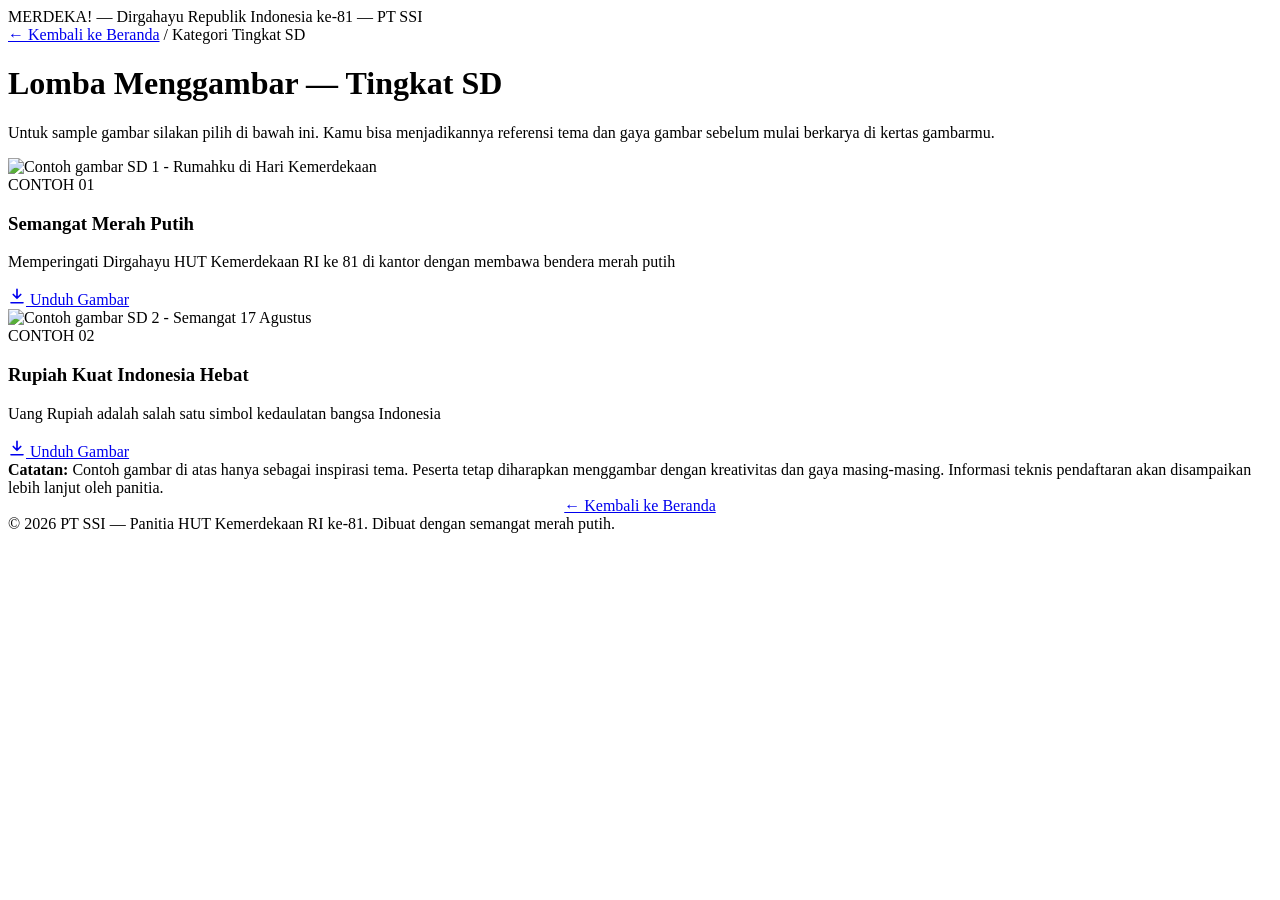
==== sd.html @ 4a143f43 "Add files via upload" ====
<!DOCTYPE html>
<html lang="id">
<head>
<meta charset="UTF-8">
<meta name="viewport" content="width=device-width, initial-scale=1.0">
<title>Kategori SD &mdash; Lomba Menggambar HUT RI ke-81 | PT SSI</title>
<link rel="stylesheet" href="assets/style.css">
</head>
<body>

  <div class="top-ribbon">MERDEKA! &mdash; <span>Dirgahayu Republik Indonesia ke-81</span> &mdash; PT SSI</div>

  <header class="page-header">
    <div class="breadcrumb"><a href="index.html">&larr; Kembali ke Beranda</a> / Kategori Tingkat SD</div>
    <h1>Lomba Menggambar &mdash; Tingkat SD</h1>
    <p>Untuk sample gambar silakan pilih di bawah ini. Kamu bisa menjadikannya
      referensi tema dan gaya gambar sebelum mulai berkarya di kertas gambarmu.</p>
  </header>

  <section class="samples-section">
    <div class="samples-grid">

      <article class="sample-card">
        <div class="thumb">
          <img src="assets/sample-sd-1.png" alt="Contoh gambar SD 1 - Rumahku di Hari Kemerdekaan">
        </div>
        <div class="body">
          <span class="num">CONTOH 01</span>
          <h3>Semangat Merah Putih</h3>
          <p>Memperingati Dirgahayu HUT Kemerdekaan RI ke 81 di kantor dengan membawa bendera merah putih </p>
          <a class="download-btn" href="assets/sample-sd-1.jpeg" download="Contoh-Gambar-SD-1.jpeg">
            <svg width="18" height="18" viewBox="0 0 24 24" fill="none"><path d="M12 3v12m0 0l-5-5m5 5l5-5M4 21h16" stroke="currentColor" stroke-width="2.2" stroke-linecap="round" stroke-linejoin="round"/></svg>
            Unduh Gambar
          </a>
        </div>
      </article>

      <article class="sample-card">
        <div class="thumb">
          <img src="assets/sample-sd-2.png" alt="Contoh gambar SD 2 - Semangat 17 Agustus">
        </div>
        <div class="body">
          <span class="num">CONTOH 02</span>
          <h3>Rupiah Kuat Indonesia Hebat  </h3>
          <p>Uang Rupiah adalah salah satu simbol kedaulatan bangsa Indonesia </p>
          <a class="download-btn" href="assets/sample-sd-2.png" download="Contoh-Gambar-SD-2.png">
            <svg width="18" height="18" viewBox="0 0 24 24" fill="none"><path d="M12 3v12m0 0l-5-5m5 5l5-5M4 21h16" stroke="currentColor" stroke-width="2.2" stroke-linecap="round" stroke-linejoin="round"/></svg>
            Unduh Gambar
          </a>
        </div>
      </article>

    </div>
  </section>

  <div class="note-box">
    <div class="inner">
      <strong>Catatan:</strong> Contoh gambar di atas hanya sebagai inspirasi tema.
      Peserta tetap diharapkan menggambar dengan kreativitas dan gaya masing-masing.
      Informasi teknis pendaftaran akan disampaikan lebih lanjut oleh panitia.
    </div>
  </div>

  <div style="text-align:center;">
    <a href="index.html" class="back-link">&larr; Kembali ke Beranda</a>
  </div>

  <footer>
    &copy; 2026 PT SSI &mdash; Panitia HUT Kemerdekaan RI ke-81. Dibuat dengan semangat merah putih.
  </footer>

</body>
</html>
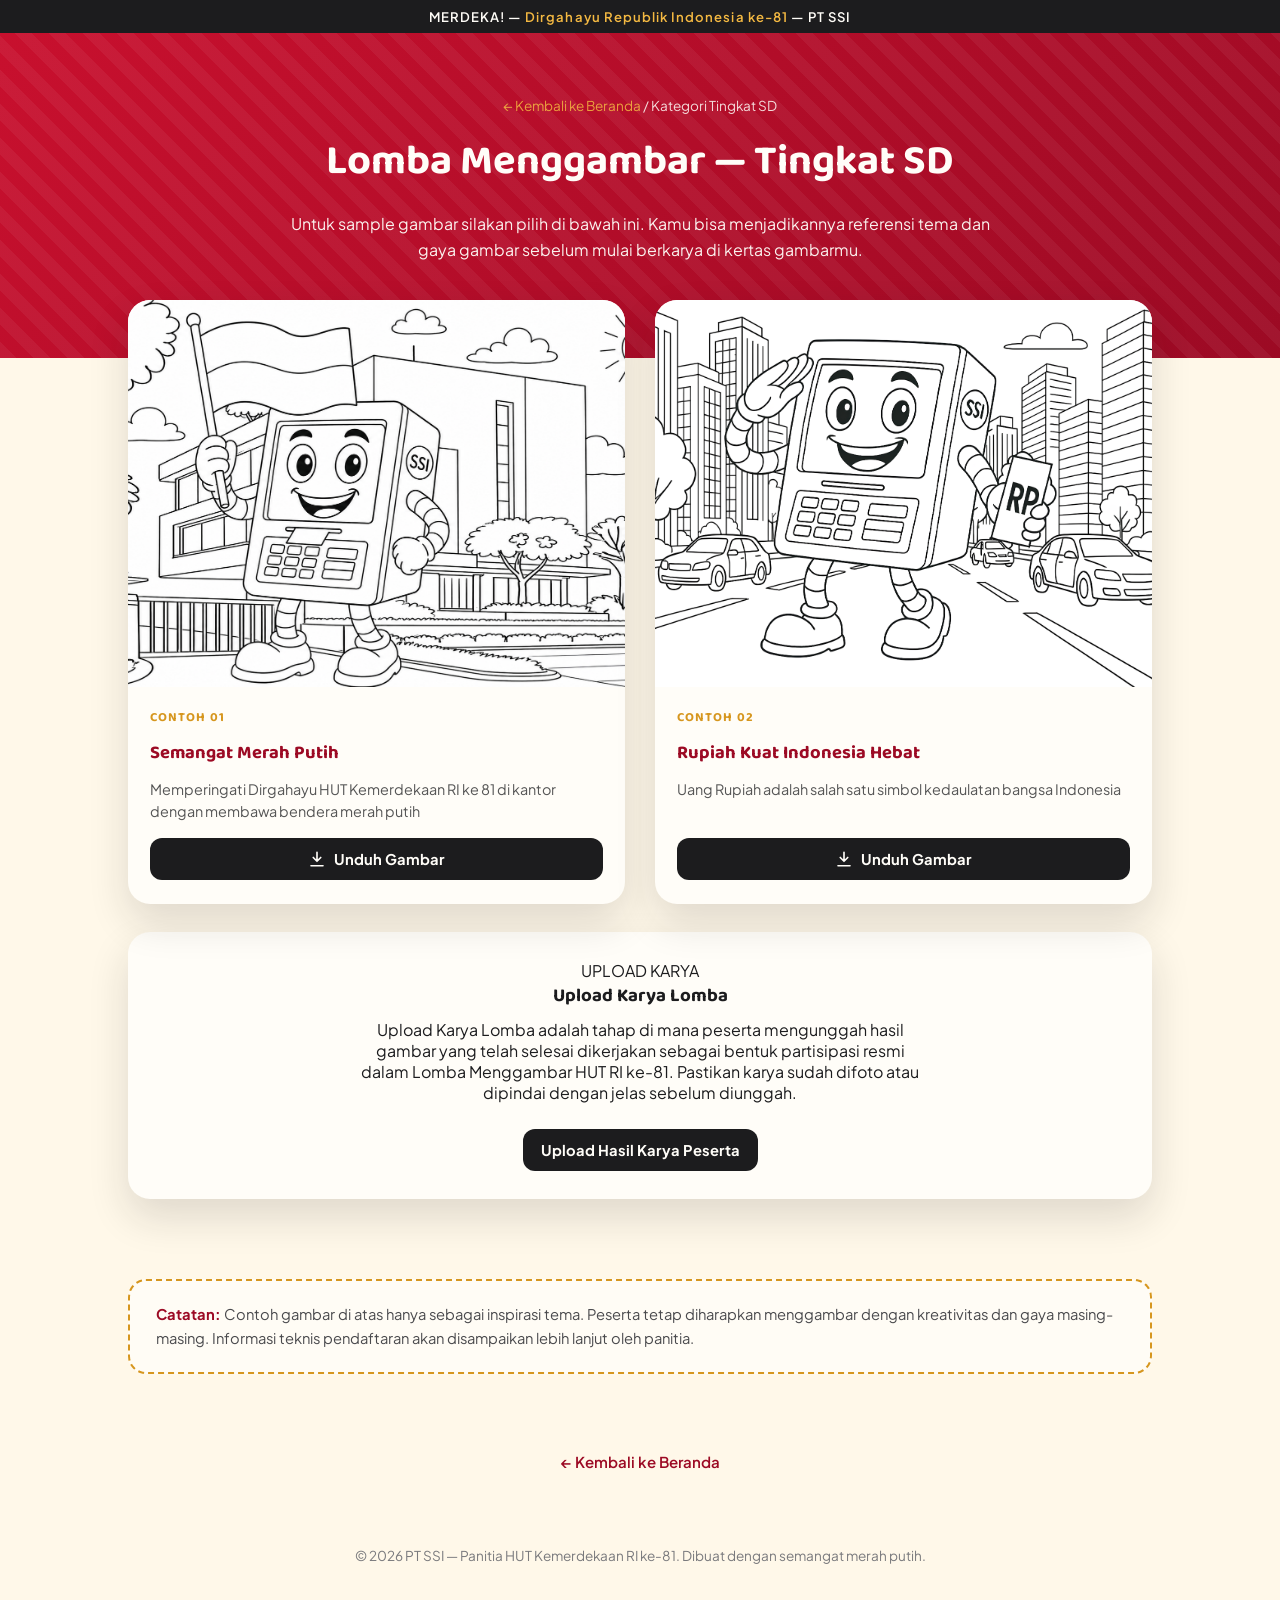
==== commit 9de8db51: "Update sd.html" ====
--- a/sd.html
+++ b/sd.html
@@ -7,19 +7,15 @@
 <link rel="stylesheet" href="assets/style.css">
 </head>
 <body>
-
   <div class="top-ribbon">MERDEKA! &mdash; <span>Dirgahayu Republik Indonesia ke-81</span> &mdash; PT SSI</div>
-
   <header class="page-header">
     <div class="breadcrumb"><a href="index.html">&larr; Kembali ke Beranda</a> / Kategori Tingkat SD</div>
     <h1>Lomba Menggambar &mdash; Tingkat SD</h1>
     <p>Untuk sample gambar silakan pilih di bawah ini. Kamu bisa menjadikannya
       referensi tema dan gaya gambar sebelum mulai berkarya di kertas gambarmu.</p>
   </header>
-
   <section class="samples-section">
     <div class="samples-grid">
-
       <article class="sample-card">
         <div class="thumb">
           <img src="assets/sample-sd-1.png" alt="Contoh gambar SD 1 - Rumahku di Hari Kemerdekaan">
@@ -34,7 +30,6 @@
           </a>
         </div>
       </article>
-
       <article class="sample-card">
         <div class="thumb">
           <img src="assets/sample-sd-2.png" alt="Contoh gambar SD 2 - Semangat 17 Agustus">
@@ -49,10 +44,24 @@
           </a>
         </div>
       </article>
+    </div>
 
+    <div class="sample-card upload-card" style="margin-top:28px; padding:28px; text-align:center;">
+      <span class="num">UPLOAD KARYA</span>
+      <h3>Upload Karya Lomba</h3>
+      <p style="max-width:560px; margin:8px auto 20px;">
+        Upload Karya Lomba adalah tahap di mana peserta mengunggah hasil gambar
+        yang telah selesai dikerjakan sebagai bentuk partisipasi resmi dalam
+        Lomba Menggambar HUT RI ke-81. Pastikan karya sudah difoto atau dipindai
+        dengan jelas sebelum diunggah.
+      </p>
+      <div style="display:flex; justify-content:center;">
+        <a class="download-btn" href="#" style="cursor:pointer;">
+          Upload Hasil Karya Peserta
+        </a>
+      </div>
     </div>
   </section>
-
   <div class="note-box">
     <div class="inner">
       <strong>Catatan:</strong> Contoh gambar di atas hanya sebagai inspirasi tema.
@@ -60,14 +69,11 @@
       Informasi teknis pendaftaran akan disampaikan lebih lanjut oleh panitia.
     </div>
   </div>
-
   <div style="text-align:center;">
     <a href="index.html" class="back-link">&larr; Kembali ke Beranda</a>
   </div>
-
   <footer>
     &copy; 2026 PT SSI &mdash; Panitia HUT Kemerdekaan RI ke-81. Dibuat dengan semangat merah putih.
   </footer>
-
 </body>
 </html>
--- a/assets/style.css
+++ b/assets/style.css
@@ -0,0 +1,348 @@
+@import url('https://fonts.googleapis.com/css2?family=Baloo+2:wght@500;600;700;800&family=Plus+Jakarta+Sans:wght@400;500;600;700;800&display=swap');
+
+:root{
+  --red:#C8102E;
+  --red-dark:#9C0A24;
+  --white:#FFFDF8;
+  --cream:#FFF8E9;
+  --gold:#F4B942;
+  --gold-dark:#D6961E;
+  --navy:#1C1C1E;
+  --green:#3A7D44;
+  --paper:#FFFCF5;
+  --shadow: 0 18px 40px rgba(28,28,30,0.14);
+  --radius: 22px;
+}
+
+*{box-sizing:border-box;}
+html{scroll-behavior:smooth;}
+body{
+  margin:0;
+  background:var(--cream);
+  color:var(--navy);
+  font-family:'Plus Jakarta Sans', sans-serif;
+  -webkit-font-smoothing:antialiased;
+}
+
+h1,h2,h3,.display{
+  font-family:'Baloo 2', sans-serif;
+  font-weight:700;
+  margin:0;
+}
+
+a{color:inherit;}
+img{max-width:100%;display:block;}
+
+/* ---------- top ribbon ---------- */
+.top-ribbon{
+  background:var(--navy);
+  color:var(--white);
+  text-align:center;
+  font-size:0.82rem;
+  letter-spacing:0.08em;
+  padding:8px 12px;
+  font-weight:600;
+}
+.top-ribbon span{color:var(--gold);}
+
+/* ---------- banner 21:9 ---------- */
+.banner-wrap{
+  width:100%;
+  aspect-ratio:21/9;
+  overflow:hidden;
+  position:relative;
+}
+.banner-wrap img{
+  width:100%;
+  height:100%;
+  object-fit:cover;
+}
+
+/* ---------- jumbotron ---------- */
+.jumbotron{
+  max-width:1180px;
+  margin:0 auto;
+  padding:70px 28px 90px;
+  display:grid;
+  grid-template-columns:1.15fr 0.85fr;
+  gap:48px;
+  align-items:center;
+}
+.jumbotron .eyebrow{
+  display:inline-flex;
+  align-items:center;
+  gap:8px;
+  background:var(--gold);
+  color:var(--navy);
+  font-weight:700;
+  font-size:0.78rem;
+  letter-spacing:0.09em;
+  text-transform:uppercase;
+  padding:7px 16px;
+  border-radius:999px;
+  margin-bottom:20px;
+}
+.jumbotron h1{
+  font-size:clamp(1.9rem, 3.4vw, 2.7rem);
+  line-height:1.18;
+  color:var(--red-dark);
+}
+.jumbotron h1 em{
+  font-style:normal;
+  color:var(--navy);
+}
+.jumbotron .lede{
+  font-size:1.08rem;
+  line-height:1.7;
+  color:#3a3a3d;
+  margin-top:20px;
+  max-width:56ch;
+}
+.category-list{
+  list-style:none;
+  margin:22px 0 0;
+  padding:0;
+  display:flex;
+  gap:12px;
+  flex-wrap:wrap;
+}
+.category-list li{
+  background:var(--white);
+  border:2px dashed var(--gold-dark);
+  border-radius:14px;
+  padding:8px 16px;
+  font-weight:600;
+  font-size:0.92rem;
+  color:var(--red-dark);
+}
+.jumbotron .closing{
+  margin-top:22px;
+  font-weight:600;
+  color:var(--green);
+  font-size:1.02rem;
+}
+.hero-img{
+  position:relative;
+  display:flex;
+  justify-content:center;
+}
+.hero-img img{
+  width:100%;
+  max-width:420px;
+  filter:drop-shadow(0 20px 30px rgba(0,0,0,0.16));
+}
+
+/* ---------- CTA buttons ---------- */
+.cta-row{
+  display:flex;
+  gap:22px;
+  flex-wrap:wrap;
+  margin-top:34px;
+}
+.cta-card{
+  --accent: var(--red);
+  position:relative;
+  flex:1 1 220px;
+  background:var(--paper);
+  border-radius:20px;
+  padding:26px 24px 24px;
+  text-decoration:none;
+  color:var(--navy);
+  box-shadow:var(--shadow);
+  border:3px solid var(--accent);
+  transition:transform .18s ease, box-shadow .18s ease;
+  overflow:hidden;
+}
+.cta-card:hover{
+  transform:translateY(-6px) rotate(-0.4deg);
+  box-shadow:0 24px 50px rgba(28,28,30,0.2);
+}
+.cta-card::after{
+  content:"";
+  position:absolute;
+  top:-30px; right:-30px;
+  width:100px;height:100px;
+  background:var(--accent);
+  opacity:0.12;
+  border-radius:50%;
+}
+.cta-card .tag{
+  display:inline-block;
+  font-size:0.72rem;
+  letter-spacing:0.09em;
+  text-transform:uppercase;
+  font-weight:700;
+  color:var(--accent);
+  margin-bottom:8px;
+}
+.cta-card h3{
+  font-size:1.5rem;
+  color:var(--accent);
+}
+.cta-card p{
+  margin:8px 0 18px;
+  color:#4a4a4d;
+  font-size:0.94rem;
+  line-height:1.55;
+}
+.cta-card .go{
+  display:inline-flex;
+  align-items:center;
+  gap:8px;
+  font-weight:700;
+  color:var(--accent);
+  font-size:0.95rem;
+}
+.cta-card .go svg{transition:transform .18s ease;}
+.cta-card:hover .go svg{transform:translateX(5px);}
+.cta-card.smp{--accent:var(--red-dark);}
+.cta-card.sd{--accent:var(--green);}
+
+/* ---------- footer ---------- */
+footer{
+  text-align:center;
+  padding:36px 20px 44px;
+  font-size:0.85rem;
+  color:#7a7a7d;
+}
+
+/* ============ INNER PAGES (SD / SMP) ============ */
+.page-header{
+  background:linear-gradient(135deg, var(--red) 0%, var(--red-dark) 100%);
+  color:var(--white);
+  padding:64px 28px 96px;
+  text-align:center;
+  position:relative;
+  overflow:hidden;
+}
+.page-header::before{
+  content:"";
+  position:absolute;
+  inset:0;
+  background-image:repeating-linear-gradient(45deg, rgba(255,255,255,0.05) 0 12px, transparent 12px 24px);
+}
+.page-header .breadcrumb{
+  position:relative;
+  font-size:0.85rem;
+  opacity:0.85;
+  margin-bottom:14px;
+}
+.page-header .breadcrumb a{text-decoration:none; color:var(--gold);}
+.page-header h1{
+  position:relative;
+  font-size:clamp(1.8rem, 4vw, 2.6rem);
+}
+.page-header p{
+  position:relative;
+  max-width:60ch;
+  margin:16px auto 0;
+  line-height:1.6;
+  opacity:0.95;
+}
+
+.samples-section{
+  max-width:1080px;
+  margin:-58px auto 0;
+  padding:0 28px 80px;
+  position:relative;
+  z-index:2;
+}
+.samples-grid{
+  display:grid;
+  grid-template-columns:1fr 1fr;
+  gap:30px;
+}
+.sample-card{
+  background:var(--white);
+  border-radius:var(--radius);
+  box-shadow:var(--shadow);
+  overflow:hidden;
+  display:flex;
+  flex-direction:column;
+}
+.sample-card .thumb{
+  aspect-ratio:9/7;
+  overflow:hidden;
+  background:#eee;
+}
+.sample-card .thumb img{width:100%;height:100%;object-fit:cover;}
+.sample-card .body{
+  padding:20px 22px 24px;
+  display:flex;
+  flex-direction:column;
+  gap:10px;
+  flex:1;
+}
+.sample-card .body .num{
+  font-family:'Baloo 2', sans-serif;
+  font-weight:700;
+  color:var(--gold-dark);
+  font-size:0.8rem;
+  letter-spacing:0.08em;
+}
+.sample-card .body h3{
+  font-size:1.15rem;
+  color:var(--red-dark);
+}
+.sample-card .body p{
+  margin:0;
+  font-size:0.9rem;
+  color:#555;
+  line-height:1.55;
+  flex:1;
+}
+.download-btn{
+  margin-top:6px;
+  display:inline-flex;
+  align-items:center;
+  justify-content:center;
+  gap:8px;
+  background:var(--navy);
+  color:var(--white);
+  text-decoration:none;
+  font-weight:700;
+  font-size:0.92rem;
+  padding:12px 18px;
+  border-radius:12px;
+  transition:background .15s ease;
+}
+.download-btn:hover{background:var(--red-dark);}
+
+.back-link{
+  display:inline-flex;
+  align-items:center;
+  gap:6px;
+  margin:8px 0 40px;
+  text-decoration:none;
+  font-weight:600;
+  color:var(--red-dark);
+  font-size:0.94rem;
+}
+.back-link:hover{text-decoration:underline;}
+
+.note-box{
+  max-width:1080px;
+  margin:0 auto 70px;
+  padding:0 28px;
+}
+.note-box .inner{
+  background:var(--paper);
+  border:2px dashed var(--gold-dark);
+  border-radius:18px;
+  padding:22px 26px;
+  font-size:0.92rem;
+  color:#4a4a4d;
+  line-height:1.6;
+}
+.note-box strong{color:var(--red-dark);}
+
+/* ---------- responsive ---------- */
+@media (max-width:860px){
+  .jumbotron{grid-template-columns:1fr; text-align:left;}
+  .hero-img{order:-1; max-width:280px; margin:0 auto 10px;}
+  .hero-img img{max-width:260px;}
+  .samples-grid{grid-template-columns:1fr;}
+}
+@media (prefers-reduced-motion: reduce){
+  .cta-card{transition:none;}
+}
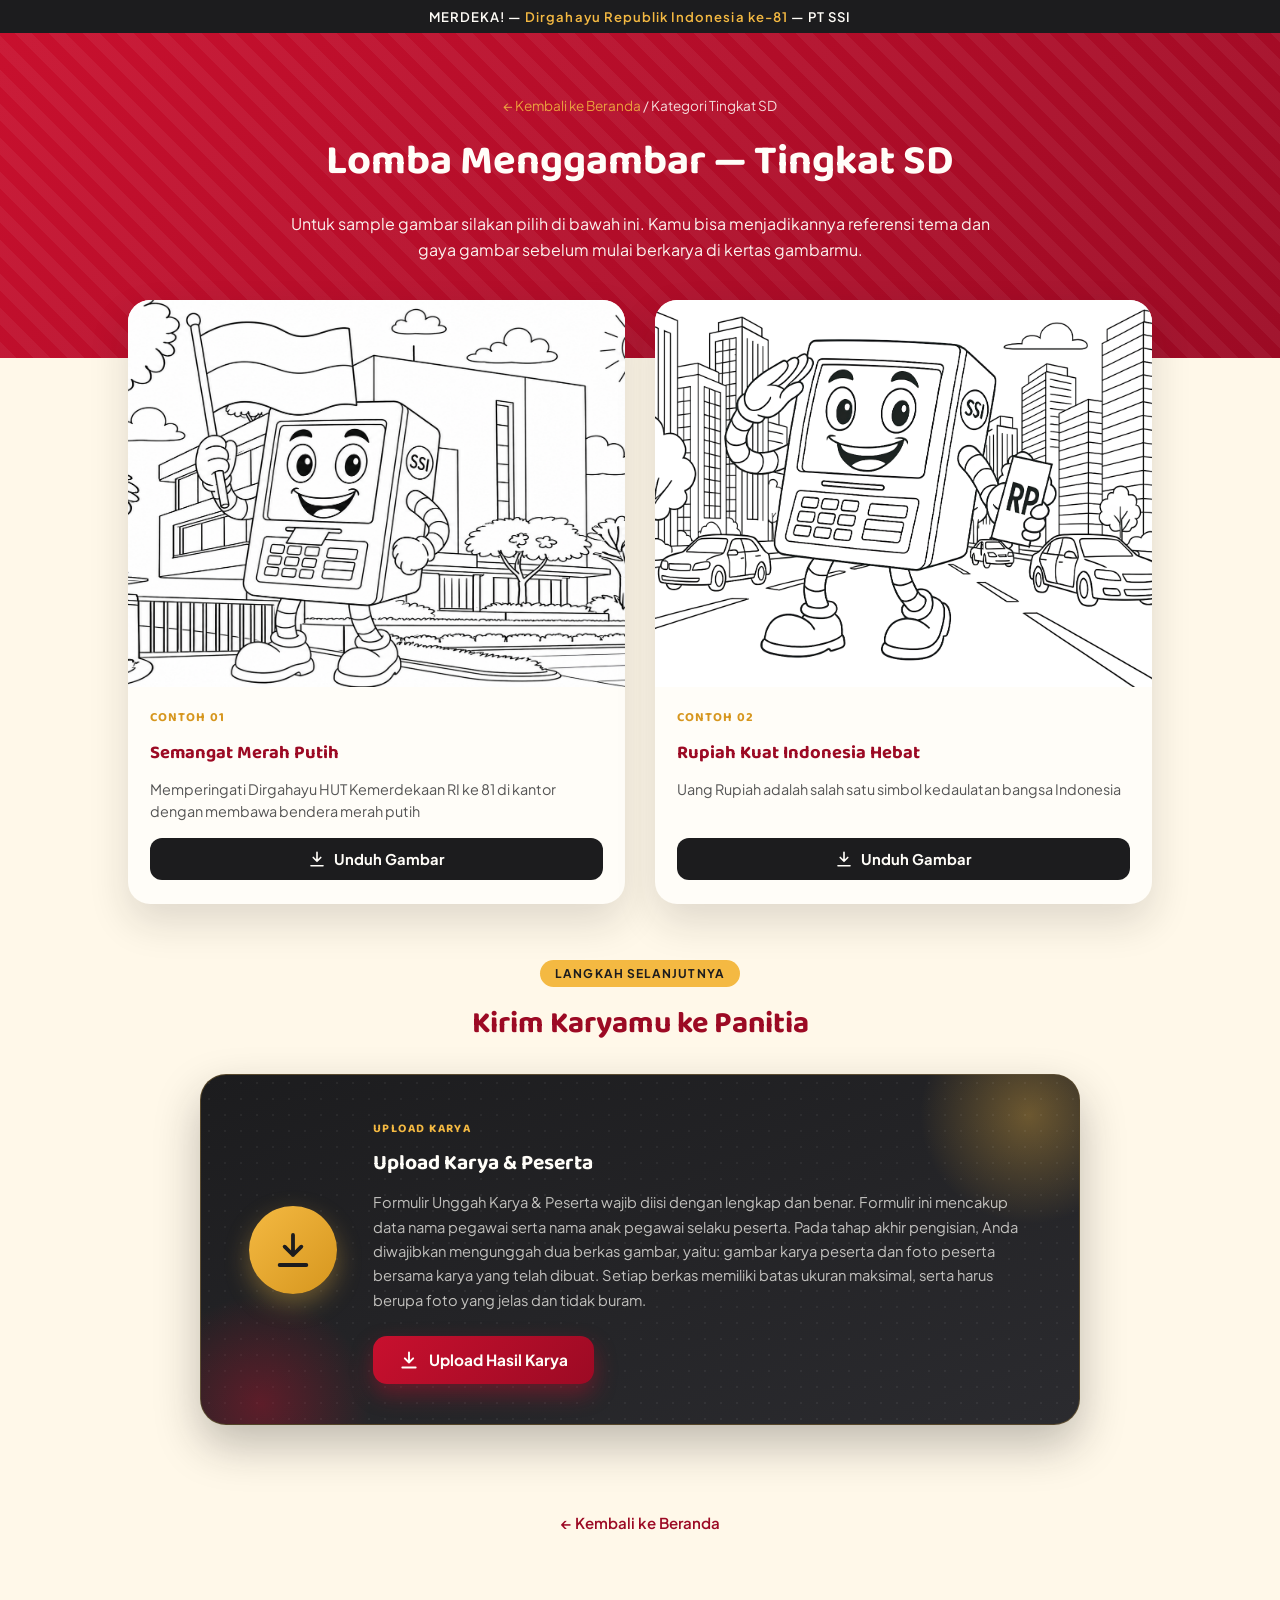
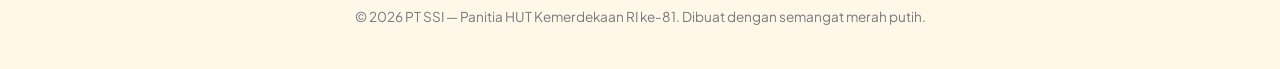
==== commit 0b8b8569: "Update sd.html" ====
--- a/sd.html
+++ b/sd.html
@@ -4,8 +4,406 @@
 <meta charset="UTF-8">
 <meta name="viewport" content="width=device-width, initial-scale=1.0">
 <title>Kategori SD &mdash; Lomba Menggambar HUT RI ke-81 | PT SSI</title>
-<link rel="stylesheet" href="assets/style.css">
+
 </head>
+<style>
+  @import url('https://fonts.googleapis.com/css2?family=Baloo+2:wght@500;600;700;800&family=Plus+Jakarta+Sans:wght@400;500;600;700;800&display=swap');
+
+:root{
+  --red:#C8102E;
+  --red-dark:#9C0A24;
+  --white:#FFFDF8;
+  --cream:#FFF8E9;
+  --gold:#F4B942;
+  --gold-dark:#D6961E;
+  --navy:#1C1C1E;
+  --green:#3A7D44;
+  --paper:#FFFCF5;
+  --shadow: 0 18px 40px rgba(28,28,30,0.14);
+  --radius: 22px;
+}
+
+*{box-sizing:border-box;}
+html{scroll-behavior:smooth;}
+body{
+  margin:0;
+  background:var(--cream);
+  color:var(--navy);
+  font-family:'Plus Jakarta Sans', sans-serif;
+  -webkit-font-smoothing:antialiased;
+}
+
+h1,h2,h3,.display{
+  font-family:'Baloo 2', sans-serif;
+  font-weight:700;
+  margin:0;
+}
+
+a{color:inherit;}
+img{max-width:100%;display:block;}
+
+/* ---------- top ribbon ---------- */
+.top-ribbon{
+  background:var(--navy);
+  color:var(--white);
+  text-align:center;
+  font-size:0.82rem;
+  letter-spacing:0.08em;
+  padding:8px 12px;
+  font-weight:600;
+}
+.top-ribbon span{color:var(--gold);}
+
+/* ---------- jumbotron ---------- */
+.jumbotron{
+  max-width:1180px;
+  margin:0 auto;
+  padding:70px 28px 90px;
+  display:grid;
+  grid-template-columns:1.15fr 0.85fr;
+  gap:48px;
+  align-items:center;
+}
+
+/* ---------- footer ---------- */
+footer{
+  text-align:center;
+  padding:36px 20px 44px;
+  font-size:0.85rem;
+  color:#7a7a7d;
+}
+
+/* ============ INNER PAGES (SD / SMP) ============ */
+.page-header{
+  background:linear-gradient(135deg, var(--red) 0%, var(--red-dark) 100%);
+  color:var(--white);
+  padding:64px 28px 96px;
+  text-align:center;
+  position:relative;
+  overflow:hidden;
+}
+.page-header::before{
+  content:"";
+  position:absolute;
+  inset:0;
+  background-image:repeating-linear-gradient(45deg, rgba(255,255,255,0.05) 0 12px, transparent 12px 24px);
+}
+.page-header .breadcrumb{
+  position:relative;
+  font-size:0.85rem;
+  opacity:0.85;
+  margin-bottom:14px;
+}
+.page-header .breadcrumb a{text-decoration:none; color:var(--gold);}
+.page-header h1{
+  position:relative;
+  font-size:clamp(1.8rem, 4vw, 2.6rem);
+}
+.page-header p{
+  position:relative;
+  max-width:60ch;
+  margin:16px auto 0;
+  line-height:1.6;
+  opacity:0.95;
+}
+
+.samples-section{
+  max-width:1080px;
+  margin:-58px auto 0;
+  padding:0 28px 80px;
+  position:relative;
+  z-index:2;
+}
+.samples-grid{
+  display:grid;
+  grid-template-columns:1fr 1fr;
+  gap:30px;
+}
+.sample-card{
+  background:var(--white);
+  border-radius:var(--radius);
+  box-shadow:var(--shadow);
+  overflow:hidden;
+  display:flex;
+  flex-direction:column;
+}
+.sample-card .thumb{
+  aspect-ratio:9/7;
+  overflow:hidden;
+  background:#eee;
+}
+.sample-card .thumb img{width:100%;height:100%;object-fit:cover;}
+.sample-card .body{
+  padding:20px 22px 24px;
+  display:flex;
+  flex-direction:column;
+  gap:10px;
+  flex:1;
+}
+.sample-card .body .num{
+  font-family:'Baloo 2', sans-serif;
+  font-weight:700;
+  color:var(--gold-dark);
+  font-size:0.8rem;
+  letter-spacing:0.08em;
+}
+.sample-card .body h3{
+  font-size:1.15rem;
+  color:var(--red-dark);
+}
+.sample-card .body p{
+  margin:0;
+  font-size:0.9rem;
+  color:#555;
+  line-height:1.55;
+  flex:1;
+}
+.download-btn{
+  margin-top:6px;
+  display:inline-flex;
+  align-items:center;
+  justify-content:center;
+  gap:8px;
+  background:var(--navy);
+  color:var(--white);
+  text-decoration:none;
+  font-weight:700;
+  font-size:0.92rem;
+  padding:12px 18px;
+  border-radius:12px;
+  transition:background .15s ease;
+}
+.download-btn:hover{background:var(--red-dark);}
+
+.back-link{
+  display:inline-flex;
+  align-items:center;
+  gap:6px;
+  margin:8px 0 40px;
+  text-decoration:none;
+  font-weight:600;
+  color:var(--red-dark);
+  font-size:0.94rem;
+}
+.back-link:hover{text-decoration:underline;}
+
+.note-box{
+  max-width:1080px;
+  margin:0 auto 70px;
+  padding:0 28px;
+}
+.note-box .inner{
+  background:var(--paper);
+  border:2px dashed var(--gold-dark);
+  border-radius:18px;
+  padding:22px 26px;
+  font-size:0.92rem;
+  color:#4a4a4d;
+  line-height:1.6;
+}
+.note-box strong{color:var(--red-dark);}
+
+/* ============ UPLOAD SECTION ============ */
+.upload-heading{
+  text-align:center;
+  margin:56px 0 26px;
+}
+.upload-heading .eyebrow{
+  display:inline-flex;
+  align-items:center;
+  gap:8px;
+  background:var(--gold);
+  color:var(--navy);
+  font-weight:700;
+  font-size:0.75rem;
+  letter-spacing:0.09em;
+  text-transform:uppercase;
+  padding:6px 15px;
+  border-radius:999px;
+  margin-bottom:12px;
+}
+.upload-heading h2{
+  font-size:clamp(1.4rem, 2.6vw, 1.9rem);
+  color:var(--red-dark);
+}
+
+/* centered wrapper for the single elongated card */
+.upload-wrap{
+  display:flex;
+  justify-content:center;
+}
+
+.upload-card{
+  position:relative;
+  width:100%;
+  max-width:880px;
+  background:linear-gradient(160deg, var(--navy) 0%, #2b2b2f 100%);
+  border-radius:26px;
+  padding:40px 48px;
+  overflow:hidden;
+  isolation:isolate;
+  box-shadow:0 20px 45px rgba(28,28,30,0.28);
+  border:1px solid rgba(244,185,66,0.25);
+  transition:transform .25s ease, box-shadow .25s ease;
+
+  display:flex;
+  align-items:center;
+  gap:36px;
+  text-align:left;
+}
+.upload-card:hover{
+  transform:translateY(-5px);
+  box-shadow:0 28px 55px rgba(28,28,30,0.36);
+}
+
+/* decorative glow blobs */
+.upload-card::before{
+  content:"";
+  position:absolute;
+  top:-70px; right:-60px;
+  width:220px; height:220px;
+  background:radial-gradient(circle, rgba(244,185,66,0.35) 0%, transparent 70%);
+  z-index:-1;
+}
+.upload-card::after{
+  content:"";
+  position:absolute;
+  bottom:-90px; left:-50px;
+  width:220px; height:220px;
+  background:radial-gradient(circle, rgba(200,16,46,0.35) 0%, transparent 70%);
+  z-index:-1;
+}
+
+/* subtle dot pattern */
+.upload-card .pattern{
+  position:absolute;
+  inset:0;
+  background-image:radial-gradient(rgba(255,255,255,0.05) 1.4px, transparent 1.4px);
+  background-size:16px 16px;
+  z-index:-1;
+}
+
+.upload-icon-wrap{
+  flex-shrink:0;
+  width:88px;
+  height:88px;
+  border-radius:50%;
+  background:linear-gradient(135deg, var(--gold) 0%, var(--gold-dark) 100%);
+  display:flex;
+  align-items:center;
+  justify-content:center;
+  box-shadow:0 10px 24px rgba(244,185,66,0.35);
+  animation:floaty 3.2s ease-in-out infinite;
+}
+.upload-icon-wrap svg{
+  width:40px;
+  height:40px;
+  stroke:var(--navy);
+}
+@keyframes floaty{
+  0%,100%{transform:translateY(0);}
+  50%{transform:translateY(-7px);}
+}
+
+.upload-card .content{
+  flex:1;
+  min-width:0;
+}
+
+.upload-card .num{
+  display:inline-block;
+  font-family:'Baloo 2', sans-serif;
+  font-weight:700;
+  color:var(--gold);
+  font-size:0.75rem;
+  letter-spacing:0.12em;
+  margin-bottom:8px;
+}
+.upload-card h3{
+  color:var(--white);
+  font-size:1.32rem;
+  margin-bottom:10px;
+}
+.upload-card p{
+  color:rgba(255,253,248,0.72);
+  font-size:0.92rem;
+  line-height:1.65;
+  margin:0 0 24px;
+}
+
+/* animated upload button */
+.upload-btn{
+  position:relative;
+  display:inline-flex;
+  align-items:center;
+  justify-content:center;
+  gap:10px;
+  background:linear-gradient(135deg, var(--red) 0%, var(--red-dark) 100%);
+  color:var(--white);
+  text-decoration:none;
+  font-weight:700;
+  font-size:0.96rem;
+  padding:14px 26px;
+  border-radius:14px;
+  overflow:hidden;
+  isolation:isolate;
+  box-shadow:0 10px 22px rgba(200,16,46,0.4);
+  transition:transform .18s ease, box-shadow .18s ease, background .25s ease;
+}
+.upload-btn:hover{
+  transform:translateY(-3px) scale(1.03);
+  box-shadow:0 16px 30px rgba(200,16,46,0.5);
+  background:linear-gradient(135deg, var(--red-dark) 0%, var(--red) 100%);
+}
+.upload-btn:active{
+  transform:translateY(-1px) scale(0.98);
+}
+/* shimmer sweep */
+.upload-btn::before{
+  content:"";
+  position:absolute;
+  top:0; left:-120%;
+  width:60%;
+  height:100%;
+  background:linear-gradient(120deg, transparent 0%, rgba(255,255,255,0.5) 50%, transparent 100%);
+  transform:skewX(-20deg);
+  transition:left .6s ease;
+  z-index:1;
+}
+.upload-btn:hover::before{
+  left:130%;
+}
+.upload-btn .icon{
+  position:relative;
+  z-index:2;
+  display:inline-flex;
+  transition:transform .35s ease;
+}
+.upload-btn:hover .icon{
+  animation:pop-up .6s ease infinite;
+}
+.upload-btn span.label{position:relative; z-index:2;}
+@keyframes pop-up{
+  0%,100%{transform:translateY(0);}
+  50%{transform:translateY(-5px);}
+}
+
+/* ---------- responsive ---------- */
+@media (max-width:860px){
+  .jumbotron{grid-template-columns:1fr; text-align:left;}
+  .samples-grid{grid-template-columns:1fr;}
+  .upload-card{
+    flex-direction:column;
+    text-align:center;
+    padding:36px 26px;
+  }
+  .upload-card p{margin-left:auto; margin-right:auto;}
+}
+@media (prefers-reduced-motion: reduce){
+  .upload-icon-wrap{animation:none;}
+  .upload-btn:hover .icon{animation:none;}
+}
+</style>
 <body>
   <div class="top-ribbon">MERDEKA! &mdash; <span>Dirgahayu Republik Indonesia ke-81</span> &mdash; PT SSI</div>
   <header class="page-header">
@@ -46,29 +444,38 @@
       </article>
     </div>
 
-    <div class="sample-card upload-card" style="margin-top:28px; padding:28px; text-align:center;">
-      <span class="num">UPLOAD KARYA</span>
-      <h3>Upload Karya Lomba</h3>
-      <p style="max-width:560px; margin:8px auto 20px;">
-        Upload Karya Lomba adalah tahap di mana peserta mengunggah hasil gambar
-        yang telah selesai dikerjakan sebagai bentuk partisipasi resmi dalam
-        Lomba Menggambar HUT RI ke-81. Pastikan karya sudah difoto atau dipindai
-        dengan jelas sebelum diunggah.
-      </p>
-      <div style="display:flex; justify-content:center;">
-        <a class="download-btn" href="#" style="cursor:pointer;">
-          Upload Hasil Karya Peserta
-        </a>
-      </div>
+    <div class="upload-heading">
+      <span class="eyebrow">Langkah Selanjutnya</span>
+      <h2>Kirim Karyamu ke Panitia</h2>
     </div>
+
+    <div class="upload-wrap">
+      <article class="upload-card">
+        <div class="pattern"></div>
+        <div class="upload-icon-wrap">
+          <svg viewBox="0 0 24 24" fill="none"><path d="M12 3v12m0 0l-5-5m5 5l5-5M4 21h16" stroke="currentColor" stroke-width="2.3" stroke-linecap="round" stroke-linejoin="round"/></svg>
+        </div>
+        <div class="content">
+          <span class="num">UPLOAD KARYA</span>
+          <h3>Upload Karya &amp; Peserta</h3>
+          <p>
+            Formulir Unggah Karya &amp; Peserta wajib diisi dengan lengkap dan benar. Formulir ini mencakup data
+            nama pegawai serta nama anak pegawai selaku peserta. Pada tahap akhir pengisian, Anda diwajibkan
+            mengunggah dua berkas gambar, yaitu: gambar karya peserta dan foto peserta bersama karya yang telah
+            dibuat. Setiap berkas memiliki batas ukuran maksimal, serta harus berupa foto yang jelas dan tidak buram.
+          </p>
+          <a class="upload-btn" href="form.html">
+            <span class="icon">
+              <svg width="20" height="20" viewBox="0 0 24 24" fill="none"><path d="M12 3v12m0 0l-5-5m5 5l5-5M4 21h16" stroke="currentColor" stroke-width="2.3" stroke-linecap="round" stroke-linejoin="round"/></svg>
+            </span>
+            <span class="label">Upload Hasil Karya</span>
+          </a>
+        </div>
+      </article>
+    </div>
+
   </section>
-  <div class="note-box">
-    <div class="inner">
-      <strong>Catatan:</strong> Contoh gambar di atas hanya sebagai inspirasi tema.
-      Peserta tetap diharapkan menggambar dengan kreativitas dan gaya masing-masing.
-      Informasi teknis pendaftaran akan disampaikan lebih lanjut oleh panitia.
-    </div>
-  </div>
+
   <div style="text-align:center;">
     <a href="index.html" class="back-link">&larr; Kembali ke Beranda</a>
   </div>
